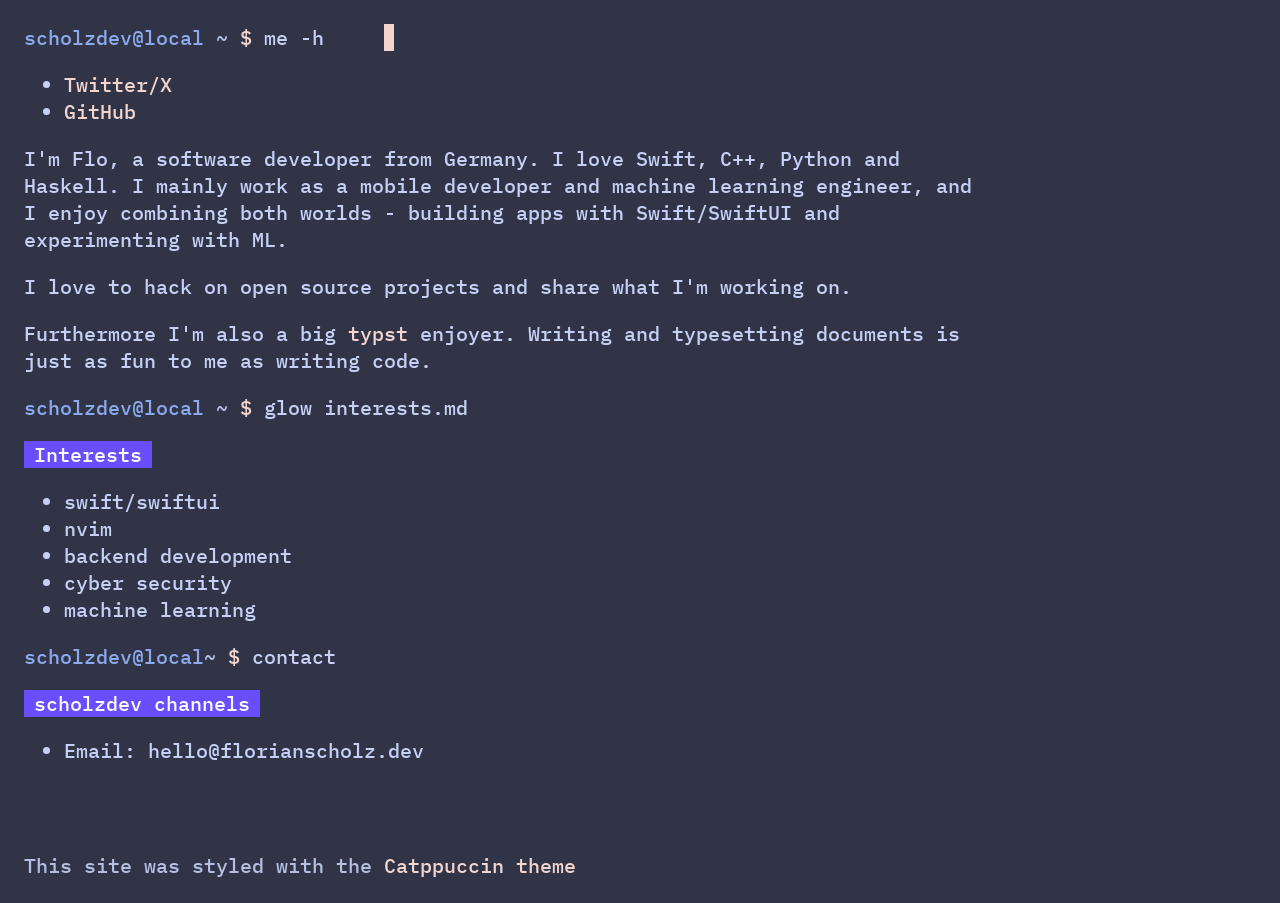
==== index.html @ d57f3f39 "initial commit" ====
<!DOCTYPE html>
<html lang="en">
<head>
    <meta charset="UTF-8">
    <title>scholzdev</title>
    <link rel="preconnect" href="https://fonts.googleapis.com">
    <link rel="preconnect" href="https://fonts.gstatic.com" crossorigin>
    <link href="https://fonts.googleapis.com/css2?family=JetBrains+Mono&family=Monofett&display=swap" rel="stylesheet">    
    <link rel="stylesheet" href="./main.css">
</head>
<style></style>
<body>
    <div class="typeme"><span class="text-secondary">scholzdev@local </span><span class="text-background">~ </span><span class="cursor">$ </span>me -h</div>
       <section class="output">
    <ul class="links">
    <li>
        <a class="x" href="https://x.com/scholzdev" alt="x" target="_blank">
            Twitter/X
        </a>
    </li>
    <li>
        <a class="github" href="https://github.com/scholzdev" alt="github" target="_blank">
            GitHub
        </a>
    </li>
    </ul>
    <p>

I'm Flo, a software developer from Germany. I love Swift, C++, Python and Haskell. I mainly work as a mobile developer and machine learning engineer, and I enjoy combining both worlds - building apps with Swift/SwiftUI and experimenting with ML.

<p>
I love to hack on open source projects and share what I'm working on.
</p>

<p>
Furthermore I'm also a big <a class="charm" href="https://typst.app" alt="typst website" target="_blank">typst</a> enjoyer. Writing and typesetting documents is just as fun to me as writing code.
</p>

<div><span class="text-secondary">scholzdev@local </span><span class="text-background">~ </span><span class="cursor">$ </span>glow interests.md</div>
<h3>Interests</h3>
    <ul>
        <li>swift/swiftui</li>
	<li>nvim</li>
        <li>backend development</li>
        <li>cyber security</li>
	<li>machine learning</li>
    </ul>

<div><span class="text-secondary">scholzdev@local</span><span class="text-background">~ </span><span class="cursor">$ </span>contact</div>
<h3>scholzdev channels</h3>
    <ul>
        <li>Email: hello@florianscholz.dev</li>
    </ul>
    </section>
<footer>
    This site was styled with the <a href="https://github.com/catppuccin" alt="catppuccin github" target="_blank">Catppuccin theme</a>
</footer>
</body>
</html>
---- main.css ----
/* Frappe Theme
 *
 * text: #c6d0f5
 * text-secondary: #8CAAEE
 * text-background: #B5BFE2
 * prompt: #EA999C
 * URLs: #f2d5cf
 * selection: #626880
 * active border: #babbf1
 * background: #303446
 * */
@import url('https://fonts.googleapis.com/css2?family=IBM+Plex+Mono:ital,wght@0,400;0,500;0,700;1,400&display=swap');

* {
  background: #303446;
  font-family: 'IBM Plex Mono', monospace;
  font-weight: 500;
  color: #c6d0f5;
}

body {
  min-height: 95vh;
  padding: 1rem;
  display: flex;
  flex-direction: column;
  font-size: 1rem;
}

h3 {
  display: inline-block;
  font-size: inherit;
  padding: 0 0.5em;
  margin-bottom: 0;
  background-color: #684eff;
  color: #fafafa;
}

a {
  color: #f2d5cf;
  text-decoration: none;
}

footer {
  color: #B5BFE2;
  margin-top: auto;
}

.text-background {
  color:#B5BFE2;
}

.text-secondary {
  color:#8CAAEE;
}

.twitch:hover {
  color: #772ce8;
}

.youtube:hover {
  color: #ff0000;
}

.twitter:hover {
  color: #1a8cd8;
}

.bluesky:hover {
  color: #208bfe;
}

.instagram:hover {
  color: #f5006f;
}

.github:hover {
  color: #a6d189;
}

.charm:hover {
  color: #ff6dff;
}

.cursor {
  color: #f2d5cf;
}

.output {
  width: 100%;
  max-width: 80ch;
  animation: fade 5s;
}

.typeme {
  width: 30ch;
  animation: typing 2s steps(25), blink .5s step-end infinite alternate;
  white-space: nowrap;
  overflow: hidden;
  border-right: 10px solid #f2d5cf;
}

/* animation */

@keyframes fade {
  0% { opacity: 0}
  50% { opacity: 0; }
  100% { opacity: 1; }
}

@keyframes typing {
  0% { width: 0; }
  100% { width: 30ch; }
}
    
@keyframes blink {
  50% { border-color: transparent;}
}

/* dynamic resizing */
@media (min-width:600px) {
  body {
    font-size: 1.25rem;
  }
}
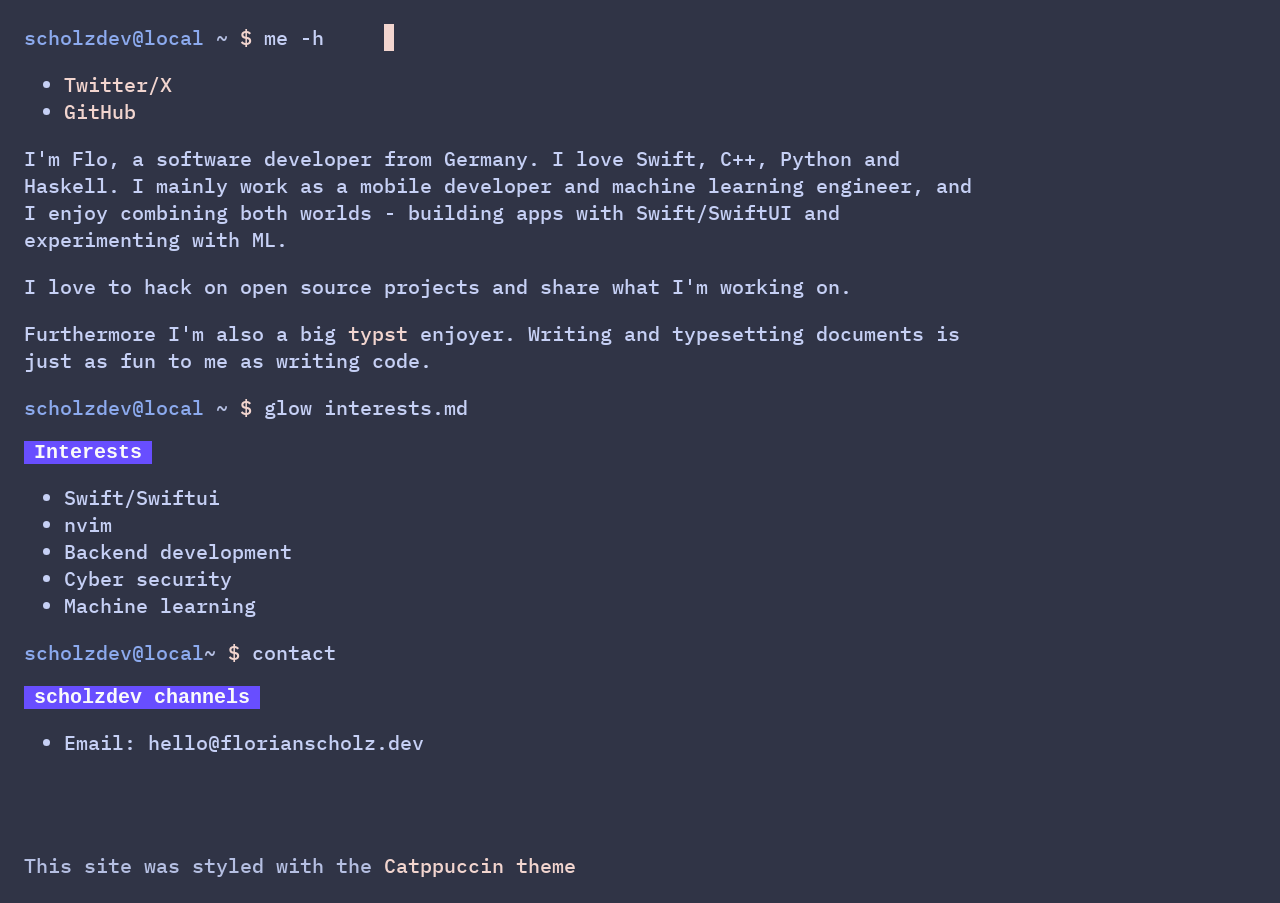
==== commit 28fb9a42: "Fixes" ====
--- a/index.html
+++ b/index.html
@@ -2,7 +2,7 @@
 <html lang="en">
 <head>
     <meta charset="UTF-8">
-    <title>scholzdev</title>
+    <title>Florian Scholz</title>
     <link rel="preconnect" href="https://fonts.googleapis.com">
     <link rel="preconnect" href="https://fonts.gstatic.com" crossorigin>
     <link href="https://fonts.googleapis.com/css2?family=JetBrains+Mono&family=Monofett&display=swap" rel="stylesheet">    
@@ -33,17 +33,17 @@
 </p>
 
 <p>
-Furthermore I'm also a big <a class="charm" href="https://typst.app" alt="typst website" target="_blank">typst</a> enjoyer. Writing and typesetting documents is just as fun to me as writing code.
+Furthermore I'm also a big <a class="typst" href="https://typst.app" alt="typst website" target="_blank">typst</a> enjoyer. Writing and typesetting documents is just as fun to me as writing code.
 </p>
 
 <div><span class="text-secondary">scholzdev@local </span><span class="text-background">~ </span><span class="cursor">$ </span>glow interests.md</div>
 <h3>Interests</h3>
     <ul>
-        <li>swift/swiftui</li>
+        <li>Swift/Swiftui</li>
 	<li>nvim</li>
-        <li>backend development</li>
-        <li>cyber security</li>
-	<li>machine learning</li>
+        <li>Backend development</li>
+        <li>Cyber security</li>
+	<li>Machine learning</li>
     </ul>
 
 <div><span class="text-secondary">scholzdev@local</span><span class="text-background">~ </span><span class="cursor">$ </span>contact</div>
--- a/main.css
+++ b/main.css
@@ -11,14 +11,11 @@
  * */
 @import url('https://fonts.googleapis.com/css2?family=IBM+Plex+Mono:ital,wght@0,400;0,500;0,700;1,400&display=swap');
 
-* {
+body {
   background: #303446;
   font-family: 'IBM Plex Mono', monospace;
   font-weight: 500;
   color: #c6d0f5;
-}
-
-body {
   min-height: 95vh;
   padding: 1rem;
   display: flex;
@@ -40,6 +37,10 @@
   text-decoration: none;
 }
 
+a:hover {
+  text-decoration: underline;
+}
+
 footer {
   color: #B5BFE2;
   margin-top: auto;
@@ -53,31 +54,15 @@
   color:#8CAAEE;
 }
 
-.twitch:hover {
-  color: #772ce8;
-}
-
-.youtube:hover {
-  color: #ff0000;
-}
-
-.twitter:hover {
+.x:hover {
   color: #1a8cd8;
-}
-
-.bluesky:hover {
-  color: #208bfe;
-}
-
-.instagram:hover {
-  color: #f5006f;
 }
 
 .github:hover {
   color: #a6d189;
 }
 
-.charm:hover {
+.typst:hover {
   color: #ff6dff;
 }
 
@@ -98,6 +83,9 @@
   overflow: hidden;
   border-right: 10px solid #f2d5cf;
 }
+
+.text-secondary { color: #8CAAEE; }
+.text-background { color: #B5BFE2; }
 
 /* animation */
 
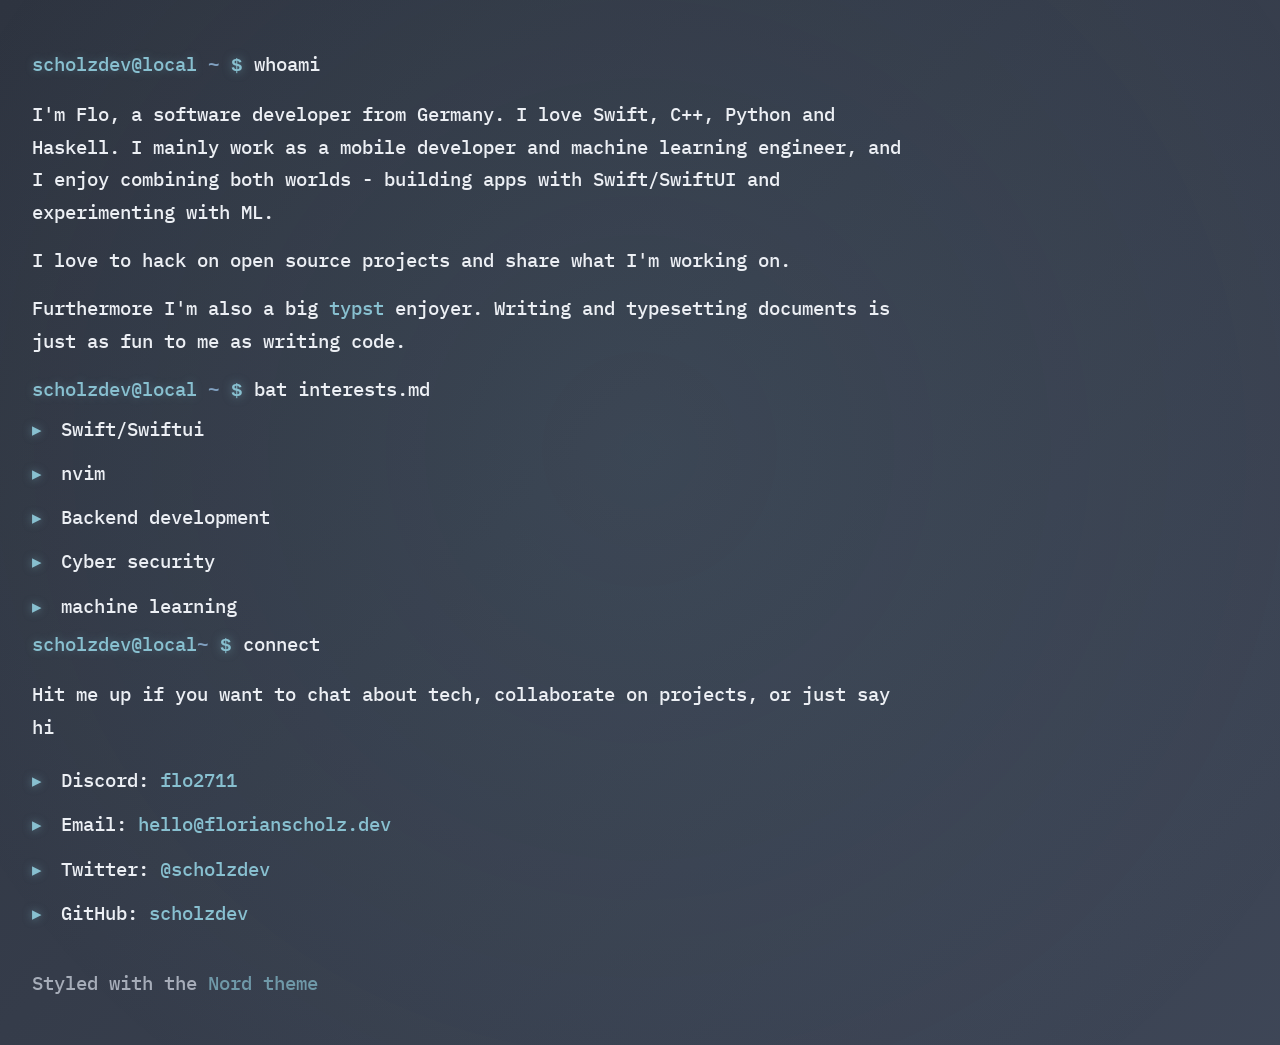
==== commit d2533d9c: "Updated style" ====
--- a/index.html
+++ b/index.html
@@ -10,22 +10,9 @@
 </head>
 <style></style>
 <body>
-    <div class="typeme"><span class="text-secondary">scholzdev@local </span><span class="text-background">~ </span><span class="cursor">$ </span>me -h</div>
-       <section class="output">
-    <ul class="links">
-    <li>
-        <a class="x" href="https://x.com/scholzdev" alt="x" target="_blank">
-            Twitter/X
-        </a>
-    </li>
-    <li>
-        <a class="github" href="https://github.com/scholzdev" alt="github" target="_blank">
-            GitHub
-        </a>
-    </li>
-    </ul>
+    <div><span class="text-secondary">scholzdev@local </span><span class="text-background">~ </span><span class="cursor">$ </span>whoami</div>
+    <section class="output">
     <p>
-
 I'm Flo, a software developer from Germany. I love Swift, C++, Python and Haskell. I mainly work as a mobile developer and machine learning engineer, and I enjoy combining both worlds - building apps with Swift/SwiftUI and experimenting with ML.
 
 <p>
@@ -36,24 +23,26 @@
 Furthermore I'm also a big <a class="typst" href="https://typst.app" alt="typst website" target="_blank">typst</a> enjoyer. Writing and typesetting documents is just as fun to me as writing code.
 </p>
 
-<div><span class="text-secondary">scholzdev@local </span><span class="text-background">~ </span><span class="cursor">$ </span>glow interests.md</div>
-<h3>Interests</h3>
+<div><span class="text-secondary">scholzdev@local </span><span class="text-background">~ </span><span class="cursor">$ </span>bat interests.md</div>
     <ul>
         <li>Swift/Swiftui</li>
 	<li>nvim</li>
         <li>Backend development</li>
         <li>Cyber security</li>
-	<li>Machine learning</li>
+	<li>machine learning</li>
     </ul>
 
-<div><span class="text-secondary">scholzdev@local</span><span class="text-background">~ </span><span class="cursor">$ </span>contact</div>
-<h3>scholzdev channels</h3>
+<div><span class="text-secondary">scholzdev@local</span><span class="text-background">~ </span><span class="cursor">$ </span>connect</div>
+<p>Hit me up if you want to chat about tech, collaborate on projects, or just say hi</p>
     <ul>
-        <li>Email: hello@florianscholz.dev</li>
+        <li>Discord: <a href="https://discord.com/users/flo2711" target="_blank">flo2711</a></li>
+        <li>Email: <a href="mailto:hello@florianscholz.dev">hello@florianscholz.dev</a></li>
+        <li>Twitter: <a href="https://x.com/scholzdev" target="_blank">@scholzdev</a></li>
+        <li>GitHub: <a href="https://github.com/scholzdev" target="_blank">scholzdev</a></li>
     </ul>
     </section>
 <footer>
-    This site was styled with the <a href="https://github.com/catppuccin" alt="catppuccin github" target="_blank">Catppuccin theme</a>
+    Styled with the <a href="https://www.nordtheme.com" alt="nord theme" target="_blank">Nord theme</a>
 </footer>
 </body>
 </html>
--- a/main.css
+++ b/main.css
@@ -1,113 +1,299 @@
-/* Frappe Theme
+/* Nord Theme
  *
- * text: #c6d0f5
- * text-secondary: #8CAAEE
- * text-background: #B5BFE2
- * prompt: #EA999C
- * URLs: #f2d5cf
- * selection: #626880
- * active border: #babbf1
- * background: #303446
+ * Polar Night (Backgrounds):
+ * - #2e3440, #3b4252, #434c5e, #4c566a
+ * Snow Storm (Text):
+ * - #d8dee9, #e5e9f0, #eceff4
+ * Frost (Accent colors):
+ * - #8fbcbb, #88c0d0, #81a1c1, #5e81ac
+ * Aurora (Highlight colors):
+ * - #bf616a, #d08770, #ebcb8b, #a3be8c, #b48ead
  * */
 @import url('https://fonts.googleapis.com/css2?family=IBM+Plex+Mono:ital,wght@0,400;0,500;0,700;1,400&display=swap');
 
+* {
+  margin: 0;
+  padding: 0;
+  box-sizing: border-box;
+}
+
 body {
-  background: #303446;
+  background: linear-gradient(-45deg, #2e3440, #3b4252, #434c5e, #2e3440);
+  background-size: 400% 400%;
+  animation: gradientShift 15s ease infinite;
   font-family: 'IBM Plex Mono', monospace;
   font-weight: 500;
-  color: #c6d0f5;
-  min-height: 95vh;
-  padding: 1rem;
+  color: #eceff4;
+  line-height: 1.7;
+  min-height: 100vh;
+  padding: 2rem 1.5rem;
   display: flex;
   flex-direction: column;
   font-size: 1rem;
+  position: relative;
+  overflow-x: hidden;
+}
+
+body::before {
+  content: '';
+  position: fixed;
+  top: -50%;
+  left: -50%;
+  width: 200%;
+  height: 200%;
+  background: radial-gradient(circle, rgba(136, 192, 208, 0.08) 0%, transparent 50%);
+  animation: rotate 30s linear infinite;
+  pointer-events: none;
+  z-index: 0;
+}
+
+body > * {
+  position: relative;
+  z-index: 1;
 }
 
 h3 {
   display: inline-block;
   font-size: inherit;
-  padding: 0 0.5em;
-  margin-bottom: 0;
-  background-color: #684eff;
-  color: #fafafa;
+  font-weight: 600;
+  padding: 0.3em 0.8em;
+  margin: 1.5em 0 0.8em 0;
+  background: linear-gradient(135deg, #5e81ac, #81a1c1);
+  color: #eceff4;
+  border-radius: 6px;
+  box-shadow: 0 4px 12px rgba(94, 129, 172, 0.3),
+              0 0 20px rgba(136, 192, 208, 0.1);
+  transition: all 0.3s ease;
+}
+
+h3:hover {
+  transform: translateY(-2px);
+  box-shadow: 0 6px 16px rgba(94, 129, 172, 0.4),
+              0 0 30px rgba(136, 192, 208, 0.2);
+}
+
+p {
+  margin: 0.8em 0;
+}
+
+ul {
+  list-style: none;
+  padding-left: 0;
+}
+
+ul li {
+  padding: 0.3em 0;
+  padding-left: 1.5em;
+  position: relative;
+}
+
+ul li::before {
+  content: "▸";
+  position: absolute;
+  left: 0;
+  color: #88c0d0;
+  text-shadow: 0 0 8px rgba(136, 192, 208, 0.5);
 }
 
 a {
-  color: #f2d5cf;
+  color: #88c0d0;
   text-decoration: none;
+  transition: all 0.3s ease;
+  position: relative;
 }
 
 a:hover {
-  text-decoration: underline;
+  color: #8fbcbb;
+  text-shadow: 0 0 12px rgba(143, 188, 187, 0.6);
+  transform: translateX(2px);
+  display: inline-block;
+}
+
+a::after {
+  content: '';
+  position: absolute;
+  width: 0;
+  height: 2px;
+  bottom: -2px;
+  left: 0;
+  background: linear-gradient(90deg, #88c0d0, #8fbcbb);
+  transition: width 0.3s ease;
+  box-shadow: 0 0 8px rgba(136, 192, 208, 0.5);
+}
+
+a:hover::after {
+  width: 100%;
 }
 
 footer {
-  color: #B5BFE2;
+  color: #d8dee9;
   margin-top: auto;
+  padding-top: 2rem;
+  opacity: 0.7;
+  transition: opacity 0.3s ease;
+}
+
+footer:hover {
+  opacity: 1;
 }
 
 .text-background {
-  color:#B5BFE2;
+  color: #81a1c1;
+  font-weight: 600;
 }
 
 .text-secondary {
-  color:#8CAAEE;
+  color: #88c0d0;
+  text-shadow: 0 0 10px rgba(136, 192, 208, 0.3);
 }
 
 .x:hover {
-  color: #1a8cd8;
+  color: #5e81ac;
+  text-shadow: 0 0 15px rgba(94, 129, 172, 0.6);
 }
 
 .github:hover {
-  color: #a6d189;
+  color: #a3be8c;
+  text-shadow: 0 0 15px rgba(163, 190, 140, 0.6);
 }
 
 .typst:hover {
-  color: #ff6dff;
+  color: #b48ead;
+  text-shadow: 0 0 15px rgba(180, 142, 173, 0.6);
 }
 
 .cursor {
-  color: #f2d5cf;
+  color: #88c0d0;
+  font-weight: 700;
+  text-shadow: 0 0 10px rgba(136, 192, 208, 0.5);
+}
+
+.prompt-line {
+  margin-bottom: 2rem;
+}
+
+.typeme {
+  display: inline-block;
+  animation: typing 2s steps(6), blink 0.5s step-end infinite alternate;
+  white-space: nowrap;
+  overflow: hidden;
+  border-right: 3px solid #88c0d0;
+  padding-right: 0.25em;
+  vertical-align: bottom;
+  margin-bottom: -2px;
 }
 
 .output {
   width: 100%;
   max-width: 80ch;
-  animation: fade 5s;
-}
-
-.typeme {
-  width: 30ch;
-  animation: typing 2s steps(25), blink .5s step-end infinite alternate;
-  white-space: nowrap;
-  overflow: hidden;
-  border-right: 10px solid #f2d5cf;
-}
-
-.text-secondary { color: #8CAAEE; }
-.text-background { color: #B5BFE2; }
-
-/* animation */
-
-@keyframes fade {
-  0% { opacity: 0}
-  50% { opacity: 0; }
-  100% { opacity: 1; }
+  animation: fadeIn 3s ease;
+}
+
+.links {
+  display: flex;
+  gap: 1.5rem;
+  margin: 1rem 0;
+  flex-wrap: wrap;
+}
+
+.links li {
+  padding-left: 0;
+}
+
+.links li::before {
+  content: none;
+}
+
+.links a {
+  padding: 0.4em 1em;
+  background: rgba(59, 66, 82, 0.5);
+  border-radius: 6px;
+  border: 1px solid rgba(136, 192, 208, 0.2);
+  transition: all 0.3s ease;
+  backdrop-filter: blur(5px);
+}
+
+.links a:hover {
+  background: rgba(76, 86, 106, 0.6);
+  border-color: rgba(136, 192, 208, 0.5);
+  transform: translateY(-3px);
+  box-shadow: 0 4px 12px rgba(136, 192, 208, 0.3);
+}
+
+/* Animations */
+
+@keyframes fadeIn {
+  0% {
+    opacity: 0;
+    transform: translateY(20px);
+  }
+  50% {
+    opacity: 0;
+  }
+  100% {
+    opacity: 1;
+    transform: translateY(0);
+  }
+}
+
+@keyframes gradientShift {
+  0% {
+    background-position: 0% 50%;
+  }
+  50% {
+    background-position: 100% 50%;
+  }
+  100% {
+    background-position: 0% 50%;
+  }
+}
+
+@keyframes rotate {
+  from {
+    transform: rotate(0deg);
+  }
+  to {
+    transform: rotate(360deg);
+  }
 }
 
 @keyframes typing {
-  0% { width: 0; }
-  100% { width: 30ch; }
+  from {
+    width: 0;
+  }
+  to {
+    width: 6ch;
+  }
 }
     
 @keyframes blink {
-  50% { border-color: transparent;}
-}
-
-/* dynamic resizing */
-@media (min-width:600px) {
+  50% {
+    border-color: transparent;
+  }
+}
+
+/* Responsive */
+@media (min-width: 600px) {
   body {
-    font-size: 1.25rem;
-  }
-}
-
+    font-size: 1.1rem;
+    padding: 3rem 2rem;
+  }
+}
+
+@media (min-width: 900px) {
+  body {
+    font-size: 1.2rem;
+  }
+}
+
+/* Accessibility */
+@media (prefers-reduced-motion: reduce) {
+  *,
+  *::before,
+  *::after {
+    animation-duration: 0.01ms !important;
+    animation-iteration-count: 1 !important;
+    transition-duration: 0.01ms !important;
+  }
+}
+
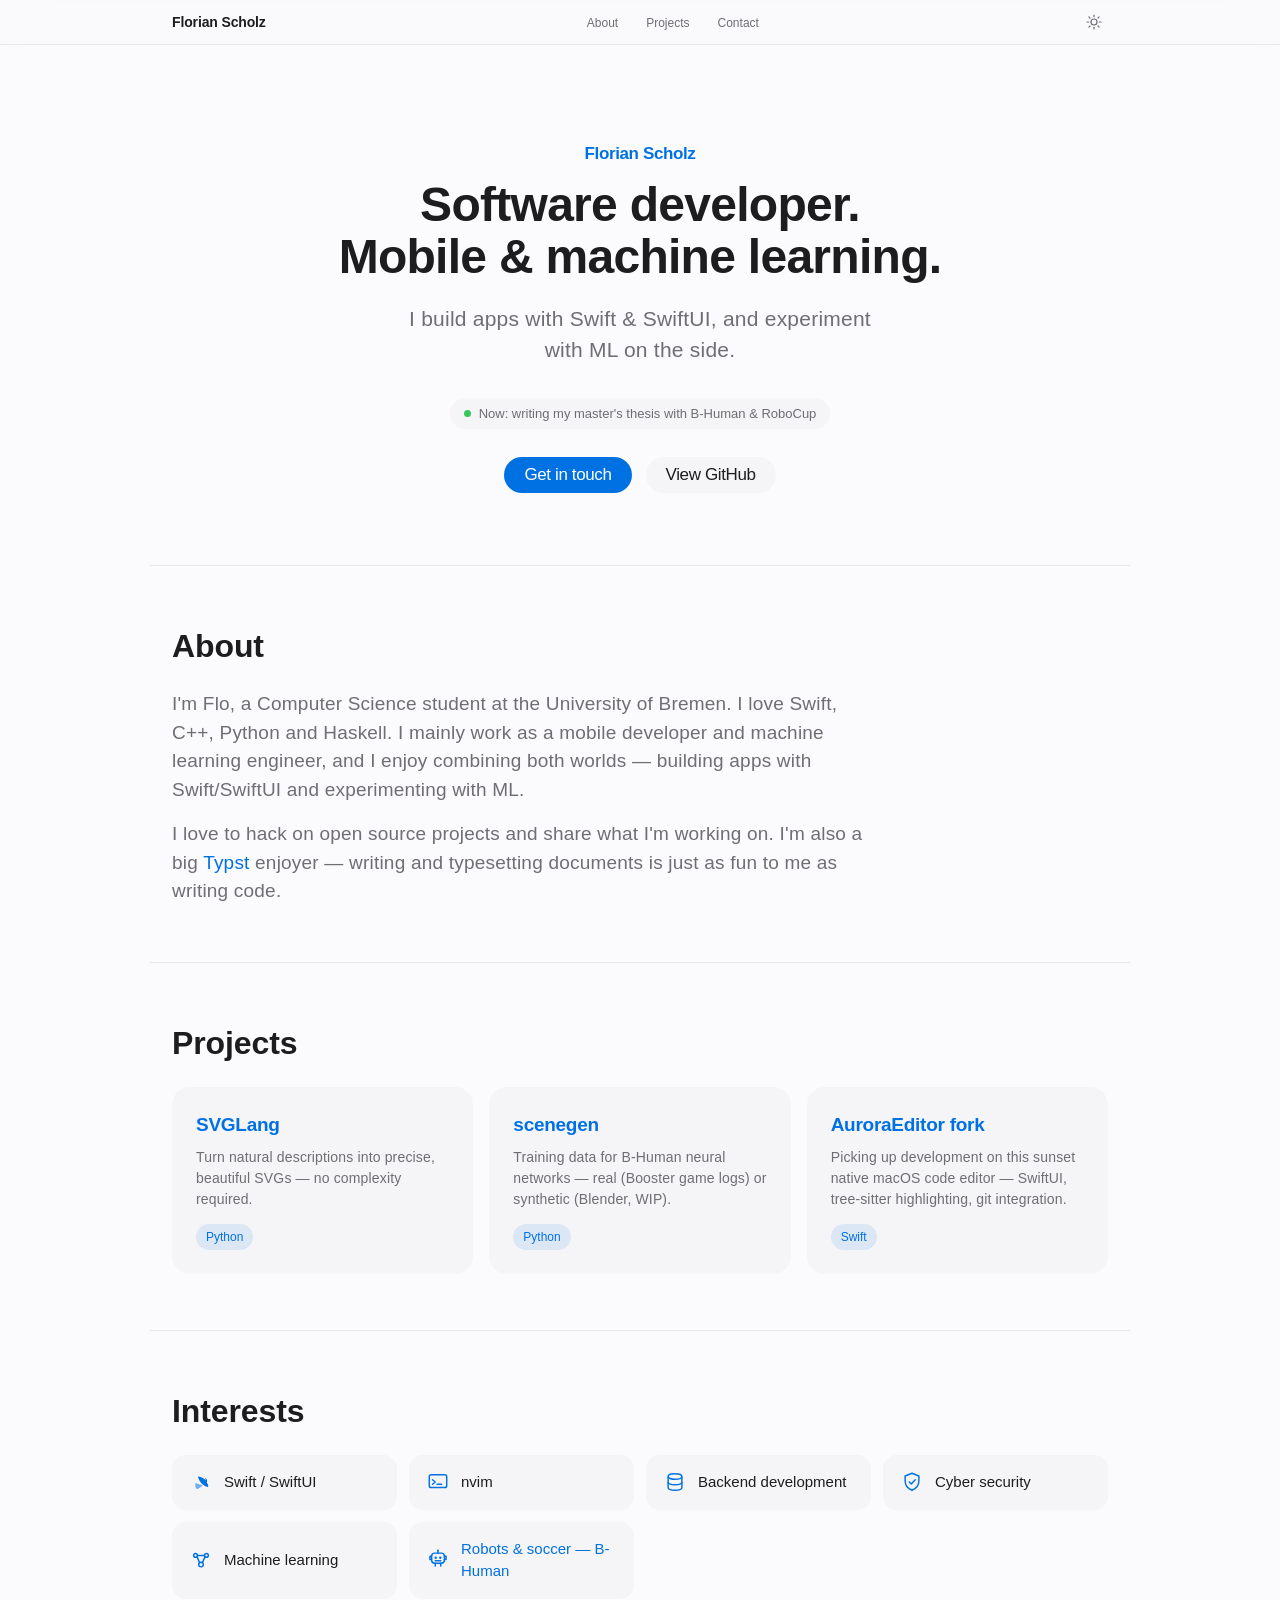
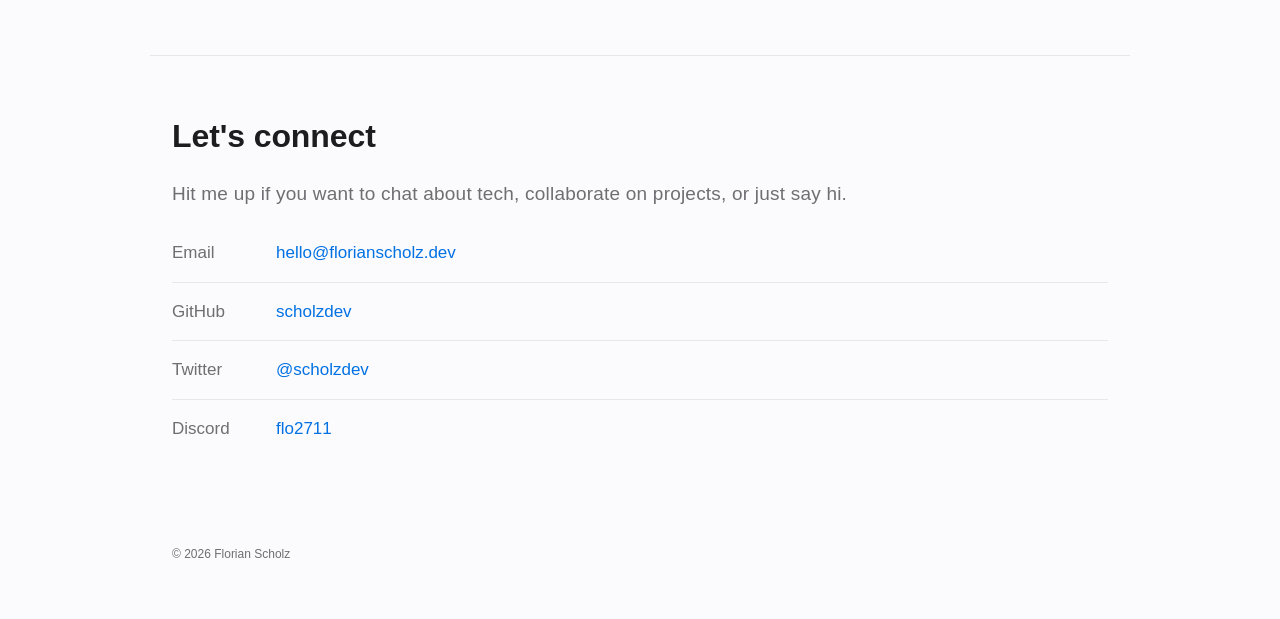
==== commit 1c416e09: "Redesign in Apple.com style with nav, projects, and skills Sticky blurred nav, dark/light toggle, sc" ====
--- a/index.html
+++ b/index.html
@@ -2,49 +2,188 @@
 <html lang="en">
 <head>
     <meta charset="UTF-8">
+    <meta name="viewport" content="width=device-width, initial-scale=1">
     <title>Florian Scholz</title>
-    <link rel="preconnect" href="https://fonts.googleapis.com">
-    <link rel="preconnect" href="https://fonts.gstatic.com" crossorigin>
-    <link href="https://fonts.googleapis.com/css2?family=JetBrains+Mono&family=Monofett&display=swap" rel="stylesheet">    
+    <meta name="description" content="Florian Scholz — software developer from Germany. Swift, C++, Python, Haskell, mobile & machine learning.">
+    <link rel="icon" href="data:image/svg+xml,%3Csvg xmlns='http://www.w3.org/2000/svg' viewBox='0 0 100 100'%3E%3Crect width='100' height='100' rx='22' fill='%230071e3'/%3E%3Ctext x='50' y='68' font-family='-apple-system,Helvetica,Arial,sans-serif' font-size='52' font-weight='600' fill='white' text-anchor='middle'%3EFS%3C/text%3E%3C/svg%3E">
+
+    <meta property="og:type" content="website">
+    <meta property="og:site_name" content="Florian Scholz">
+    <meta property="og:title" content="Florian Scholz — Software Developer">
+    <meta property="og:description" content="Software developer from Germany. Swift, C++, Python, Haskell, mobile development & machine learning.">
+    <meta property="og:url" content="https://florianscholz.dev">
+    <meta property="og:image" content="https://florianscholz.dev/og-image.png">
+    <meta property="og:image:width" content="1200">
+    <meta property="og:image:height" content="1200">
+    <meta name="twitter:card" content="summary">
+    <meta name="twitter:title" content="Florian Scholz — Software Developer">
+    <meta name="twitter:description" content="Software developer from Germany. Swift, C++, Python, Haskell, mobile development & machine learning.">
+    <meta name="twitter:image" content="https://florianscholz.dev/og-image.png">
+    <meta name="twitter:site" content="@scholzdev">
+
     <link rel="stylesheet" href="./main.css">
+    <script>
+        (function () {
+            const saved = localStorage.getItem('theme');
+            if (saved) document.documentElement.setAttribute('data-theme', saved);
+        })();
+    </script>
 </head>
-<style></style>
 <body>
-    <div><span class="text-secondary">scholzdev@local </span><span class="text-background">~ </span><span class="cursor">$ </span>whoami</div>
-    <section class="output">
-    <p>
-I'm Flo, a software developer from Germany. I love Swift, C++, Python and Haskell. I mainly work as a mobile developer and machine learning engineer, and I enjoy combining both worlds - building apps with Swift/SwiftUI and experimenting with ML.
 
-<p>
-I love to hack on open source projects and share what I'm working on.
-</p>
+    <div class="scroll-progress" id="scroll-progress"></div>
 
-<p>
-Furthermore I'm also a big <a class="typst" href="https://typst.app" alt="typst website" target="_blank">typst</a> enjoyer. Writing and typesetting documents is just as fun to me as writing code.
-</p>
+    <nav class="navbar">
+        <div class="navbar-inner">
+            <a class="navbar-brand" href="#top">Florian Scholz</a>
+            <ul class="navbar-links">
+                <li><a href="#about">About</a></li>
+                <li><a href="#projects">Projects</a></li>
+                <li><a href="#connect">Contact</a></li>
+            </ul>
+            <button class="theme-toggle" id="theme-toggle" aria-label="Toggle dark mode" title="Toggle dark mode">
+                <svg class="icon-sun" viewBox="0 0 24 24" width="16" height="16"><circle cx="12" cy="12" r="4.5" fill="none" stroke="currentColor" stroke-width="1.8"/><g stroke="currentColor" stroke-width="1.8" stroke-linecap="round"><line x1="12" y1="1.5" x2="12" y2="4"/><line x1="12" y1="20" x2="12" y2="22.5"/><line x1="1.5" y1="12" x2="4" y2="12"/><line x1="20" y1="12" x2="22.5" y2="12"/><line x1="4.4" y1="4.4" x2="6.1" y2="6.1"/><line x1="17.9" y1="17.9" x2="19.6" y2="19.6"/><line x1="4.4" y1="19.6" x2="6.1" y2="17.9"/><line x1="17.9" y1="6.1" x2="19.6" y2="4.4"/></g></svg>
+                <svg class="icon-moon" viewBox="0 0 24 24" width="16" height="16"><path fill="currentColor" d="M20.4 14.7A8.6 8.6 0 0 1 9.3 3.6a.5.5 0 0 0-.6-.7A10 10 0 1 0 21.1 15.3a.5.5 0 0 0-.7-.6z"/></svg>
+            </button>
+        </div>
+    </nav>
 
-<div><span class="text-secondary">scholzdev@local </span><span class="text-background">~ </span><span class="cursor">$ </span>bat interests.md</div>
-    <ul>
-        <li>Swift/Swiftui</li>
-	<li>nvim</li>
-        <li>Backend development</li>
-        <li>Cyber security</li>
-	<li>machine learning</li>
-    </ul>
+    <header class="hero" id="top">
+        <p class="eyebrow">Florian Scholz</p>
+        <h1>Software developer.<br>Mobile &amp; machine learning.</h1>
+        <p class="hero-sub">I build apps with Swift &amp; SwiftUI, and experiment with ML on the side.</p>
+        <p class="now-badge"><span class="now-dot"></span>Now: writing my master's thesis with B-Human &amp; RoboCup</p>
+        <div class="hero-actions">
+            <a class="button" href="#connect">Get in touch</a>
+            <a class="button button-secondary" href="https://github.com/scholzdev" target="_blank" rel="noopener">View GitHub</a>
+        </div>
+    </header>
 
-<div><span class="text-secondary">scholzdev@local</span><span class="text-background">~ </span><span class="cursor">$ </span>connect</div>
-<p>Hit me up if you want to chat about tech, collaborate on projects, or just say hi</p>
-    <ul>
-        <li>Discord: <a href="https://discord.com/users/flo2711" target="_blank">flo2711</a></li>
-        <li>Email: <a href="mailto:hello@florianscholz.dev">hello@florianscholz.dev</a></li>
-        <li>Twitter: <a href="https://x.com/scholzdev" target="_blank">@scholzdev</a></li>
-        <li>GitHub: <a href="https://github.com/scholzdev" target="_blank">scholzdev</a></li>
-    </ul>
-    </section>
-<footer>
-    Styled with the <a href="https://www.nordtheme.com" alt="nord theme" target="_blank">Nord theme</a>
-</footer>
+    <main>
+        <section class="section fade-in" id="about">
+            <h2>About</h2>
+            <p>I'm Flo, a Computer Science student at the University of Bremen. I love Swift, C++, Python and Haskell. I mainly work as a mobile developer and machine learning engineer, and I enjoy combining both worlds &mdash; building apps with Swift/SwiftUI and experimenting with ML.</p>
+            <p>I love to hack on open source projects and share what I'm working on. I'm also a big <a href="https://typst.app" target="_blank" rel="noopener">Typst</a> enjoyer &mdash; writing and typesetting documents is just as fun to me as writing code.</p>
+        </section>
+
+        <section class="section fade-in" id="projects">
+            <h2>Projects</h2>
+            <div class="project-grid">
+                <a class="project-card" href="https://github.com/SVGLang/svglang" target="_blank" rel="noopener">
+                    <h3>SVGLang</h3>
+                    <p>Turn natural descriptions into precise, beautiful SVGs &mdash; no complexity required.</p>
+                    <span class="project-tag">Python</span>
+                </a>
+                <a class="project-card" href="https://github.com/scholzdev/scenegen" target="_blank" rel="noopener">
+                    <h3>scenegen</h3>
+                    <p>Training data for B-Human neural networks &mdash; real (Booster game logs) or synthetic (Blender, WIP).</p>
+                    <span class="project-tag">Python</span>
+                </a>
+                <a class="project-card" href="https://github.com/AuroraEditor/AuroraEditor" target="_blank" rel="noopener">
+                    <h3>AuroraEditor fork</h3>
+                    <p>Picking up development on this sunset native macOS code editor &mdash; SwiftUI, tree-sitter highlighting, git integration.</p>
+                    <span class="project-tag">Swift</span>
+                </a>
+            </div>
+        </section>
+
+        <section class="section fade-in">
+            <h2>Interests</h2>
+            <div class="skill-grid">
+                <div class="skill-card">
+                    <svg viewBox="0 0 24 24" width="22" height="22"><path fill="currentColor" d="M17.3 7.5c1.3 1.6 1.7 3.7 1.1 5.4 1.1 1.4 1.7 3 1.4 4.5-1.9-.1-4.3-1.3-6.2-3-2.6-2.5-4.4-5.7-4.9-8.5 2.6.3 5.9 1.5 8.6 3.9l-.6-2.3z"/><path fill="currentColor" d="M6.3 12.8c-1.1 2.4-.6 5.3 1.3 7.1 2.4-.7 4.7-2.3 6.2-4.5-2.9-.2-5.8-1.2-7.5-2.6z" opacity=".55"/></svg>
+                    <span>Swift / SwiftUI</span>
+                </div>
+                <div class="skill-card">
+                    <svg viewBox="0 0 24 24" width="22" height="22"><rect x="2.5" y="4" width="19" height="14" rx="2" fill="none" stroke="currentColor" stroke-width="1.6"/><path d="M6 9.5 9 12l-3 2.5" fill="none" stroke="currentColor" stroke-width="1.6" stroke-linecap="round" stroke-linejoin="round"/><line x1="11" y1="14.5" x2="16" y2="14.5" stroke="currentColor" stroke-width="1.6" stroke-linecap="round"/></svg>
+                    <span>nvim</span>
+                </div>
+                <div class="skill-card">
+                    <svg viewBox="0 0 24 24" width="22" height="22"><ellipse cx="12" cy="6" rx="7.5" ry="3" fill="none" stroke="currentColor" stroke-width="1.6"/><path d="M4.5 6v6c0 1.66 3.36 3 7.5 3s7.5-1.34 7.5-3V6" fill="none" stroke="currentColor" stroke-width="1.6"/><path d="M4.5 12v6c0 1.66 3.36 3 7.5 3s7.5-1.34 7.5-3v-6" fill="none" stroke="currentColor" stroke-width="1.6"/></svg>
+                    <span>Backend development</span>
+                </div>
+                <div class="skill-card">
+                    <svg viewBox="0 0 24 24" width="22" height="22"><path d="M12 2.5 4.5 5.5v5c0 5 3.2 8.6 7.5 10.5 4.3-1.9 7.5-5.5 7.5-10.5v-5L12 2.5z" fill="none" stroke="currentColor" stroke-width="1.6" stroke-linejoin="round"/><path d="M9 12l2.2 2.2L15.5 9.5" fill="none" stroke="currentColor" stroke-width="1.6" stroke-linecap="round" stroke-linejoin="round"/></svg>
+                    <span>Cyber security</span>
+                </div>
+                <div class="skill-card">
+                    <svg viewBox="0 0 24 24" width="22" height="22"><circle cx="6" cy="7" r="2" fill="none" stroke="currentColor" stroke-width="1.6"/><circle cx="18" cy="7" r="2" fill="none" stroke="currentColor" stroke-width="1.6"/><circle cx="12" cy="17" r="2.5" fill="none" stroke="currentColor" stroke-width="1.6"/><path d="M7.6 8.3 10.5 15M16.4 8.3 13.5 15M8 7h8" fill="none" stroke="currentColor" stroke-width="1.6"/></svg>
+                    <span>Machine learning</span>
+                </div>
+                <a class="skill-card skill-card-link" href="https://github.com/scholzdev/BHumanCodeRelease" target="_blank" rel="noopener" title="B-Human — 13x RoboCup world champions">
+                    <svg viewBox="0 0 24 24" width="22" height="22"><line x1="12" y1="2.2" x2="12" y2="4.5" stroke="currentColor" stroke-width="1.6" stroke-linecap="round"/><circle cx="12" cy="1.6" r="1" fill="currentColor"/><rect x="5" y="4.5" width="14" height="11" rx="3.5" fill="none" stroke="currentColor" stroke-width="1.6"/><circle cx="9.5" cy="9.5" r="1.3" fill="currentColor"/><circle cx="14.5" cy="9.5" r="1.3" fill="currentColor"/><path d="M9 12.8h6" stroke="currentColor" stroke-width="1.6" stroke-linecap="round"/><path d="M5 8H3.2v3.5H5M19 8h1.8v3.5H19" fill="none" stroke="currentColor" stroke-width="1.6" stroke-linecap="round" stroke-linejoin="round"/><path d="M9 15.5v3M15 15.5v3" stroke="currentColor" stroke-width="1.6" stroke-linecap="round"/></svg>
+                    <span>Robots &amp; soccer &mdash; B-Human</span>
+                </a>
+            </div>
+        </section>
+
+        <section class="section fade-in" id="connect">
+            <h2>Let's connect</h2>
+            <p>Hit me up if you want to chat about tech, collaborate on projects, or just say hi.</p>
+            <ul class="contact-list">
+                <li>
+                    <span class="contact-label">Email</span>
+                    <a href="mailto:hello@florianscholz.dev">hello@florianscholz.dev</a>
+                </li>
+                <li>
+                    <span class="contact-label">GitHub</span>
+                    <a href="https://github.com/scholzdev" target="_blank" rel="noopener">scholzdev</a>
+                </li>
+                <li>
+                    <span class="contact-label">Twitter</span>
+                    <a href="https://x.com/scholzdev" target="_blank" rel="noopener">@scholzdev</a>
+                </li>
+                <li>
+                    <span class="contact-label">Discord</span>
+                    <a href="https://discord.com/users/flo2711" target="_blank" rel="noopener">flo2711</a>
+                </li>
+            </ul>
+        </section>
+    </main>
+
+    <footer>
+        &copy; 2026 Florian Scholz
+    </footer>
+
+    <script>
+        const themeToggle = document.getElementById('theme-toggle');
+        const applyTheme = (theme) => {
+            document.documentElement.setAttribute('data-theme', theme);
+        };
+        const savedTheme = localStorage.getItem('theme');
+        if (savedTheme) applyTheme(savedTheme);
+        themeToggle.addEventListener('click', () => {
+            const current = document.documentElement.getAttribute('data-theme')
+                || (window.matchMedia('(prefers-color-scheme: dark)').matches ? 'dark' : 'light');
+            const next = current === 'dark' ? 'light' : 'dark';
+            applyTheme(next);
+            localStorage.setItem('theme', next);
+        });
+
+        const progressBar = document.getElementById('scroll-progress');
+        const updateProgress = () => {
+            const scrollTop = window.scrollY;
+            const docHeight = document.documentElement.scrollHeight - window.innerHeight;
+            const pct = docHeight > 0 ? (scrollTop / docHeight) * 100 : 0;
+            progressBar.style.width = pct + '%';
+        };
+        window.addEventListener('scroll', updateProgress, { passive: true });
+        window.addEventListener('resize', updateProgress);
+        updateProgress();
+
+        if (!window.matchMedia('(prefers-reduced-motion: reduce)').matches) {
+            const observer = new IntersectionObserver((entries) => {
+                entries.forEach((entry) => {
+                    if (entry.isIntersecting) {
+                        entry.target.classList.add('visible');
+                        observer.unobserve(entry.target);
+                    }
+                });
+            }, { threshold: 0.15 });
+            document.querySelectorAll('.fade-in').forEach((el) => observer.observe(el));
+        } else {
+            document.querySelectorAll('.fade-in').forEach((el) => el.classList.add('visible'));
+        }
+    </script>
 </body>
 </html>
-
-
--- a/main.css
+++ b/main.css
@@ -1,299 +1,513 @@
-/* Nord Theme
- *
- * Polar Night (Backgrounds):
- * - #2e3440, #3b4252, #434c5e, #4c566a
- * Snow Storm (Text):
- * - #d8dee9, #e5e9f0, #eceff4
- * Frost (Accent colors):
- * - #8fbcbb, #88c0d0, #81a1c1, #5e81ac
- * Aurora (Highlight colors):
- * - #bf616a, #d08770, #ebcb8b, #a3be8c, #b48ead
- * */
-@import url('https://fonts.googleapis.com/css2?family=IBM+Plex+Mono:ital,wght@0,400;0,500;0,700;1,400&display=swap');
-
 * {
   margin: 0;
   padding: 0;
   box-sizing: border-box;
 }
 
+:root {
+  --bg: #fbfbfd;
+  --bg-alt: #f5f5f7;
+  --text: #1d1d1f;
+  --text-secondary: #6e6e73;
+  --accent: #0071e3;
+  --accent-hover: #0077ed;
+  --accent-active: #006edb;
+  --divider: rgba(0, 0, 0, 0.08);
+  --font: "SF Pro Text", "SF Pro Icons", -apple-system, BlinkMacSystemFont,
+    "Helvetica Neue", "Helvetica", "Arial", sans-serif;
+}
+
 body {
-  background: linear-gradient(-45deg, #2e3440, #3b4252, #434c5e, #2e3440);
-  background-size: 400% 400%;
-  animation: gradientShift 15s ease infinite;
-  font-family: 'IBM Plex Mono', monospace;
+  background: var(--bg);
+  color: var(--text);
+  font-family: var(--font);
+  font-weight: 400;
+  line-height: 1.5;
+  -webkit-font-smoothing: antialiased;
+}
+
+.scroll-progress {
+  position: fixed;
+  top: 0;
+  left: 0;
+  height: 2px;
+  width: 0%;
+  background: var(--accent);
+  z-index: 200;
+  transition: width 0.1s linear;
+}
+
+.navbar {
+  position: sticky;
+  top: 0;
+  z-index: 100;
+  background: rgba(251, 251, 253, 0.8);
+  backdrop-filter: saturate(180%) blur(20px);
+  -webkit-backdrop-filter: saturate(180%) blur(20px);
+  border-bottom: 1px solid var(--divider);
+}
+
+.navbar-inner {
+  max-width: 980px;
+  margin: 0 auto;
+  padding: 0 22px;
+  height: 44px;
+  display: flex;
+  align-items: center;
+  justify-content: space-between;
+}
+
+.navbar-brand {
+  font-size: 14px;
+  font-weight: 600;
+  color: var(--text);
+  text-decoration: none;
+  letter-spacing: -0.01em;
+}
+
+.navbar-links {
+  list-style: none;
+  display: flex;
+  gap: 28px;
+}
+
+.navbar-links a {
+  font-size: 12px;
+  font-weight: 400;
+  color: var(--text-secondary);
+  text-decoration: none;
+  transition: color 0.2s ease;
+}
+
+.navbar-links a:hover {
+  color: var(--text);
+}
+
+.theme-toggle {
+  display: flex;
+  align-items: center;
+  justify-content: center;
+  width: 28px;
+  height: 28px;
+  border: none;
+  border-radius: 50%;
+  background: transparent;
+  color: var(--text-secondary);
+  cursor: pointer;
+  transition: background 0.2s ease, color 0.2s ease;
+}
+
+.theme-toggle:hover {
+  background: var(--bg-alt);
+  color: var(--text);
+}
+
+.theme-toggle .icon-moon {
+  display: none;
+}
+
+:root[data-theme="dark"] .theme-toggle .icon-sun {
+  display: none;
+}
+
+:root[data-theme="dark"] .theme-toggle .icon-moon {
+  display: block;
+}
+
+@media (prefers-color-scheme: dark) {
+  :root:not([data-theme="light"]) .theme-toggle .icon-sun {
+    display: none;
+  }
+
+  :root:not([data-theme="light"]) .theme-toggle .icon-moon {
+    display: block;
+  }
+}
+
+.hero,
+.section {
+  max-width: 980px;
+  margin: 0 auto;
+  padding: 0 22px;
+}
+
+.hero {
+  padding-top: 96px;
+  padding-bottom: 72px;
+  text-align: center;
+}
+
+.eyebrow {
+  font-size: 17px;
+  font-weight: 600;
+  letter-spacing: -0.022em;
+  color: var(--accent);
+  margin-bottom: 12px;
+}
+
+.hero h1 {
+  font-size: 48px;
+  font-weight: 600;
+  letter-spacing: -0.015em;
+  line-height: 1.08349;
+  margin-bottom: 20px;
+}
+
+.hero-sub {
+  font-size: 21px;
+  font-weight: 400;
+  letter-spacing: 0.011em;
+  color: var(--text-secondary);
+  max-width: 42ch;
+  margin: 0 auto 32px;
+}
+
+.now-badge {
+  display: inline-flex;
+  align-items: center;
+  gap: 8px;
+  font-size: 13px;
   font-weight: 500;
-  color: #eceff4;
-  line-height: 1.7;
-  min-height: 100vh;
-  padding: 2rem 1.5rem;
+  color: var(--text-secondary);
+  background: var(--bg-alt);
+  padding: 6px 14px;
+  border-radius: 980px;
+  margin-bottom: 28px;
+}
+
+.now-dot {
+  width: 7px;
+  height: 7px;
+  border-radius: 50%;
+  background: #34c759;
+  flex-shrink: 0;
+}
+
+.hero-actions {
+  display: flex;
+  gap: 14px;
+  justify-content: center;
+  flex-wrap: wrap;
+}
+
+.button {
+  cursor: pointer;
+  display: inline-block;
+  text-align: center;
+  white-space: nowrap;
+  font-size: 17px;
+  line-height: 1.17648;
+  font-weight: 400;
+  letter-spacing: -0.022em;
+  font-family: var(--font);
+  min-width: 28px;
+  padding: 8px 20px;
+  border-radius: 18px;
+  background: var(--accent);
+  color: #fff;
+  text-decoration: none;
+  transition: background 0.2s ease;
+}
+
+.button:hover {
+  background: var(--accent-hover);
+}
+
+.button:active {
+  background: var(--accent-active);
+}
+
+.button-secondary {
+  background: var(--bg-alt);
+  color: var(--text);
+}
+
+.button-secondary:hover {
+  background: #e8e8ed;
+}
+
+.button-secondary:active {
+  background: #dedee3;
+}
+
+.section {
+  padding: 56px 22px;
+  border-top: 1px solid var(--divider);
+}
+
+.section h2 {
+  font-size: 32px;
+  font-weight: 600;
+  letter-spacing: -0.003em;
+  margin-bottom: 20px;
+}
+
+.section p {
+  font-size: 19px;
+  font-weight: 400;
+  letter-spacing: 0.011em;
+  color: var(--text-secondary);
+  max-width: 66ch;
+  margin-bottom: 16px;
+}
+
+.section p:last-child {
+  margin-bottom: 0;
+}
+
+.section a {
+  color: var(--accent);
+  text-decoration: none;
+}
+
+.section a:hover {
+  text-decoration: underline;
+}
+
+.project-grid {
+  display: grid;
+  grid-template-columns: repeat(auto-fit, minmax(240px, 1fr));
+  gap: 16px;
+}
+
+.project-card {
+  display: block;
+  padding: 24px;
+  background: var(--bg-alt);
+  border-radius: 18px;
+  text-decoration: none;
+  color: var(--text);
+  opacity: 0;
+  transform: translateY(14px);
+  transition: transform 0.2s ease, box-shadow 0.2s ease, opacity 0.5s ease;
+}
+
+.section.visible .project-card {
+  opacity: 1;
+  transform: translateY(0);
+}
+
+.project-card:nth-child(1) { transition-delay: 0s, 0s, 0s; }
+.project-card:nth-child(2) { transition-delay: 0s, 0s, 0.08s; }
+.project-card:nth-child(3) { transition-delay: 0s, 0s, 0.16s; }
+
+.project-card:hover {
+  transform: translateY(-4px);
+  box-shadow: 0 12px 24px rgba(0, 0, 0, 0.08);
+}
+
+.project-card h3 {
+  font-size: 19px;
+  font-weight: 600;
+  letter-spacing: -0.014em;
+  margin-bottom: 8px;
+}
+
+.project-card p {
+  font-size: 14px;
+  color: var(--text-secondary);
+  margin-bottom: 14px;
+  max-width: none;
+}
+
+.project-tag {
+  display: inline-block;
+  font-size: 12px;
+  font-weight: 500;
+  color: var(--accent);
+  background: rgba(0, 113, 227, 0.1);
+  padding: 4px 10px;
+  border-radius: 980px;
+}
+
+.skill-grid {
+  display: grid;
+  grid-template-columns: repeat(auto-fit, minmax(180px, 1fr));
+  gap: 12px;
+}
+
+.skill-card {
+  display: flex;
+  align-items: center;
+  gap: 12px;
+  padding: 16px 18px;
+  background: var(--bg-alt);
+  border-radius: 14px;
+  font-size: 15px;
+  font-weight: 500;
+  color: var(--text);
+  text-decoration: none;
+  opacity: 0;
+  transform: translateY(14px);
+  transition: transform 0.2s ease, box-shadow 0.2s ease,
+    opacity 0.5s ease, background 0.2s ease;
+}
+
+.section.visible .skill-card {
+  opacity: 1;
+  transform: translateY(0);
+}
+
+.skill-card:nth-child(1) { transition-delay: 0s, 0s, 0s, 0s; }
+.skill-card:nth-child(2) { transition-delay: 0s, 0s, 0.06s, 0s; }
+.skill-card:nth-child(3) { transition-delay: 0s, 0s, 0.12s, 0s; }
+.skill-card:nth-child(4) { transition-delay: 0s, 0s, 0.18s, 0s; }
+.skill-card:nth-child(5) { transition-delay: 0s, 0s, 0.24s, 0s; }
+.skill-card:nth-child(6) { transition-delay: 0s, 0s, 0.3s, 0s; }
+
+.skill-card:hover {
+  transform: translateY(-3px);
+  box-shadow: 0 8px 18px rgba(0, 0, 0, 0.08);
+}
+
+.skill-card svg {
+  flex-shrink: 0;
+  color: var(--accent);
+  transition: transform 0.2s ease;
+}
+
+.skill-card:hover svg {
+  transform: scale(1.12);
+}
+
+.contact-list {
+  list-style: none;
   display: flex;
   flex-direction: column;
-  font-size: 1rem;
-  position: relative;
-  overflow-x: hidden;
-}
-
-body::before {
-  content: '';
-  position: fixed;
-  top: -50%;
-  left: -50%;
-  width: 200%;
-  height: 200%;
-  background: radial-gradient(circle, rgba(136, 192, 208, 0.08) 0%, transparent 50%);
-  animation: rotate 30s linear infinite;
-  pointer-events: none;
-  z-index: 0;
-}
-
-body > * {
-  position: relative;
-  z-index: 1;
-}
-
-h3 {
-  display: inline-block;
-  font-size: inherit;
-  font-weight: 600;
-  padding: 0.3em 0.8em;
-  margin: 1.5em 0 0.8em 0;
-  background: linear-gradient(135deg, #5e81ac, #81a1c1);
-  color: #eceff4;
-  border-radius: 6px;
-  box-shadow: 0 4px 12px rgba(94, 129, 172, 0.3),
-              0 0 20px rgba(136, 192, 208, 0.1);
-  transition: all 0.3s ease;
-}
-
-h3:hover {
-  transform: translateY(-2px);
-  box-shadow: 0 6px 16px rgba(94, 129, 172, 0.4),
-              0 0 30px rgba(136, 192, 208, 0.2);
-}
-
-p {
-  margin: 0.8em 0;
-}
-
-ul {
-  list-style: none;
-  padding-left: 0;
-}
-
-ul li {
-  padding: 0.3em 0;
-  padding-left: 1.5em;
-  position: relative;
-}
-
-ul li::before {
-  content: "▸";
-  position: absolute;
-  left: 0;
-  color: #88c0d0;
-  text-shadow: 0 0 8px rgba(136, 192, 208, 0.5);
-}
-
-a {
-  color: #88c0d0;
-  text-decoration: none;
-  transition: all 0.3s ease;
-  position: relative;
-}
-
-a:hover {
-  color: #8fbcbb;
-  text-shadow: 0 0 12px rgba(143, 188, 187, 0.6);
-  transform: translateX(2px);
-  display: inline-block;
-}
-
-a::after {
-  content: '';
-  position: absolute;
-  width: 0;
-  height: 2px;
-  bottom: -2px;
-  left: 0;
-  background: linear-gradient(90deg, #88c0d0, #8fbcbb);
-  transition: width 0.3s ease;
-  box-shadow: 0 0 8px rgba(136, 192, 208, 0.5);
-}
-
-a:hover::after {
-  width: 100%;
+  gap: 0;
+}
+
+.contact-list li {
+  display: flex;
+  align-items: baseline;
+  gap: 16px;
+  padding: 16px 0;
+  border-bottom: 1px solid var(--divider);
+  font-size: 17px;
+}
+
+.contact-list li:last-child {
+  border-bottom: none;
+}
+
+.contact-label {
+  min-width: 88px;
+  color: var(--text-secondary);
+  font-weight: 500;
+}
+
+.contact-list a {
+  color: var(--accent);
+  text-decoration: none;
+  font-weight: 400;
+}
+
+.contact-list a:hover {
+  text-decoration: underline;
 }
 
 footer {
-  color: #d8dee9;
-  margin-top: auto;
-  padding-top: 2rem;
-  opacity: 0.7;
-  transition: opacity 0.3s ease;
-}
-
-footer:hover {
+  max-width: 980px;
+  margin: 0 auto;
+  padding: 32px 22px 56px;
+  color: var(--text-secondary);
+  font-size: 12px;
+}
+
+html {
+  scroll-behavior: smooth;
+}
+
+.fade-in {
+  opacity: 0;
+  transform: translateY(24px);
+  transition: opacity 0.6s ease, transform 0.6s ease;
+}
+
+.fade-in.visible {
   opacity: 1;
-}
-
-.text-background {
-  color: #81a1c1;
-  font-weight: 600;
-}
-
-.text-secondary {
-  color: #88c0d0;
-  text-shadow: 0 0 10px rgba(136, 192, 208, 0.3);
-}
-
-.x:hover {
-  color: #5e81ac;
-  text-shadow: 0 0 15px rgba(94, 129, 172, 0.6);
-}
-
-.github:hover {
-  color: #a3be8c;
-  text-shadow: 0 0 15px rgba(163, 190, 140, 0.6);
-}
-
-.typst:hover {
-  color: #b48ead;
-  text-shadow: 0 0 15px rgba(180, 142, 173, 0.6);
-}
-
-.cursor {
-  color: #88c0d0;
-  font-weight: 700;
-  text-shadow: 0 0 10px rgba(136, 192, 208, 0.5);
-}
-
-.prompt-line {
-  margin-bottom: 2rem;
-}
-
-.typeme {
-  display: inline-block;
-  animation: typing 2s steps(6), blink 0.5s step-end infinite alternate;
-  white-space: nowrap;
-  overflow: hidden;
-  border-right: 3px solid #88c0d0;
-  padding-right: 0.25em;
-  vertical-align: bottom;
-  margin-bottom: -2px;
-}
-
-.output {
-  width: 100%;
-  max-width: 80ch;
-  animation: fadeIn 3s ease;
-}
-
-.links {
-  display: flex;
-  gap: 1.5rem;
-  margin: 1rem 0;
-  flex-wrap: wrap;
-}
-
-.links li {
-  padding-left: 0;
-}
-
-.links li::before {
-  content: none;
-}
-
-.links a {
-  padding: 0.4em 1em;
-  background: rgba(59, 66, 82, 0.5);
-  border-radius: 6px;
-  border: 1px solid rgba(136, 192, 208, 0.2);
-  transition: all 0.3s ease;
-  backdrop-filter: blur(5px);
-}
-
-.links a:hover {
-  background: rgba(76, 86, 106, 0.6);
-  border-color: rgba(136, 192, 208, 0.5);
-  transform: translateY(-3px);
-  box-shadow: 0 4px 12px rgba(136, 192, 208, 0.3);
-}
-
-/* Animations */
-
-@keyframes fadeIn {
-  0% {
-    opacity: 0;
-    transform: translateY(20px);
-  }
-  50% {
-    opacity: 0;
-  }
-  100% {
-    opacity: 1;
-    transform: translateY(0);
-  }
-}
-
-@keyframes gradientShift {
-  0% {
-    background-position: 0% 50%;
-  }
-  50% {
-    background-position: 100% 50%;
-  }
-  100% {
-    background-position: 0% 50%;
-  }
-}
-
-@keyframes rotate {
-  from {
-    transform: rotate(0deg);
-  }
-  to {
-    transform: rotate(360deg);
-  }
-}
-
-@keyframes typing {
-  from {
-    width: 0;
-  }
-  to {
-    width: 6ch;
-  }
-}
-    
-@keyframes blink {
-  50% {
-    border-color: transparent;
-  }
+  transform: translateY(0);
+}
+
+/* Dark mode: OS preference by default, data-theme attribute overrides either way */
+@media (prefers-color-scheme: dark) {
+  :root {
+    --bg: #000000;
+    --bg-alt: #1d1d1f;
+    --text: #f5f5f7;
+    --text-secondary: #86868b;
+    --divider: rgba(255, 255, 255, 0.12);
+  }
+}
+
+:root[data-theme="dark"] {
+  --bg: #000000;
+  --bg-alt: #1d1d1f;
+  --text: #f5f5f7;
+  --text-secondary: #86868b;
+  --divider: rgba(255, 255, 255, 0.12);
+}
+
+:root[data-theme="light"] {
+  --bg: #fbfbfd;
+  --bg-alt: #f5f5f7;
+  --text: #1d1d1f;
+  --text-secondary: #6e6e73;
+  --divider: rgba(0, 0, 0, 0.08);
+}
+
+@media (prefers-color-scheme: dark) {
+  :root:not([data-theme="light"]) .button-secondary:hover {
+    background: #2d2d2f;
+  }
+
+  :root:not([data-theme="light"]) .button-secondary:active {
+    background: #3a3a3c;
+  }
+
+  :root:not([data-theme="light"]) .navbar {
+    background: rgba(0, 0, 0, 0.8);
+  }
+}
+
+:root[data-theme="dark"] .button-secondary:hover {
+  background: #2d2d2f;
+}
+
+:root[data-theme="dark"] .button-secondary:active {
+  background: #3a3a3c;
+}
+
+:root[data-theme="dark"] .navbar {
+  background: rgba(0, 0, 0, 0.8);
 }
 
 /* Responsive */
-@media (min-width: 600px) {
-  body {
-    font-size: 1.1rem;
-    padding: 3rem 2rem;
-  }
-}
-
-@media (min-width: 900px) {
-  body {
-    font-size: 1.2rem;
-  }
-}
-
-/* Accessibility */
+@media (max-width: 734px) {
+  .hero {
+    padding-top: 64px;
+    padding-bottom: 48px;
+  }
+
+  .hero h1 {
+    font-size: 34px;
+  }
+
+  .hero-sub {
+    font-size: 17px;
+  }
+
+  .section h2 {
+    font-size: 26px;
+  }
+
+  .section p {
+    font-size: 17px;
+  }
+}
+
 @media (prefers-reduced-motion: reduce) {
-  *,
-  *::before,
-  *::after {
-    animation-duration: 0.01ms !important;
-    animation-iteration-count: 1 !important;
+  * {
     transition-duration: 0.01ms !important;
   }
 }
-
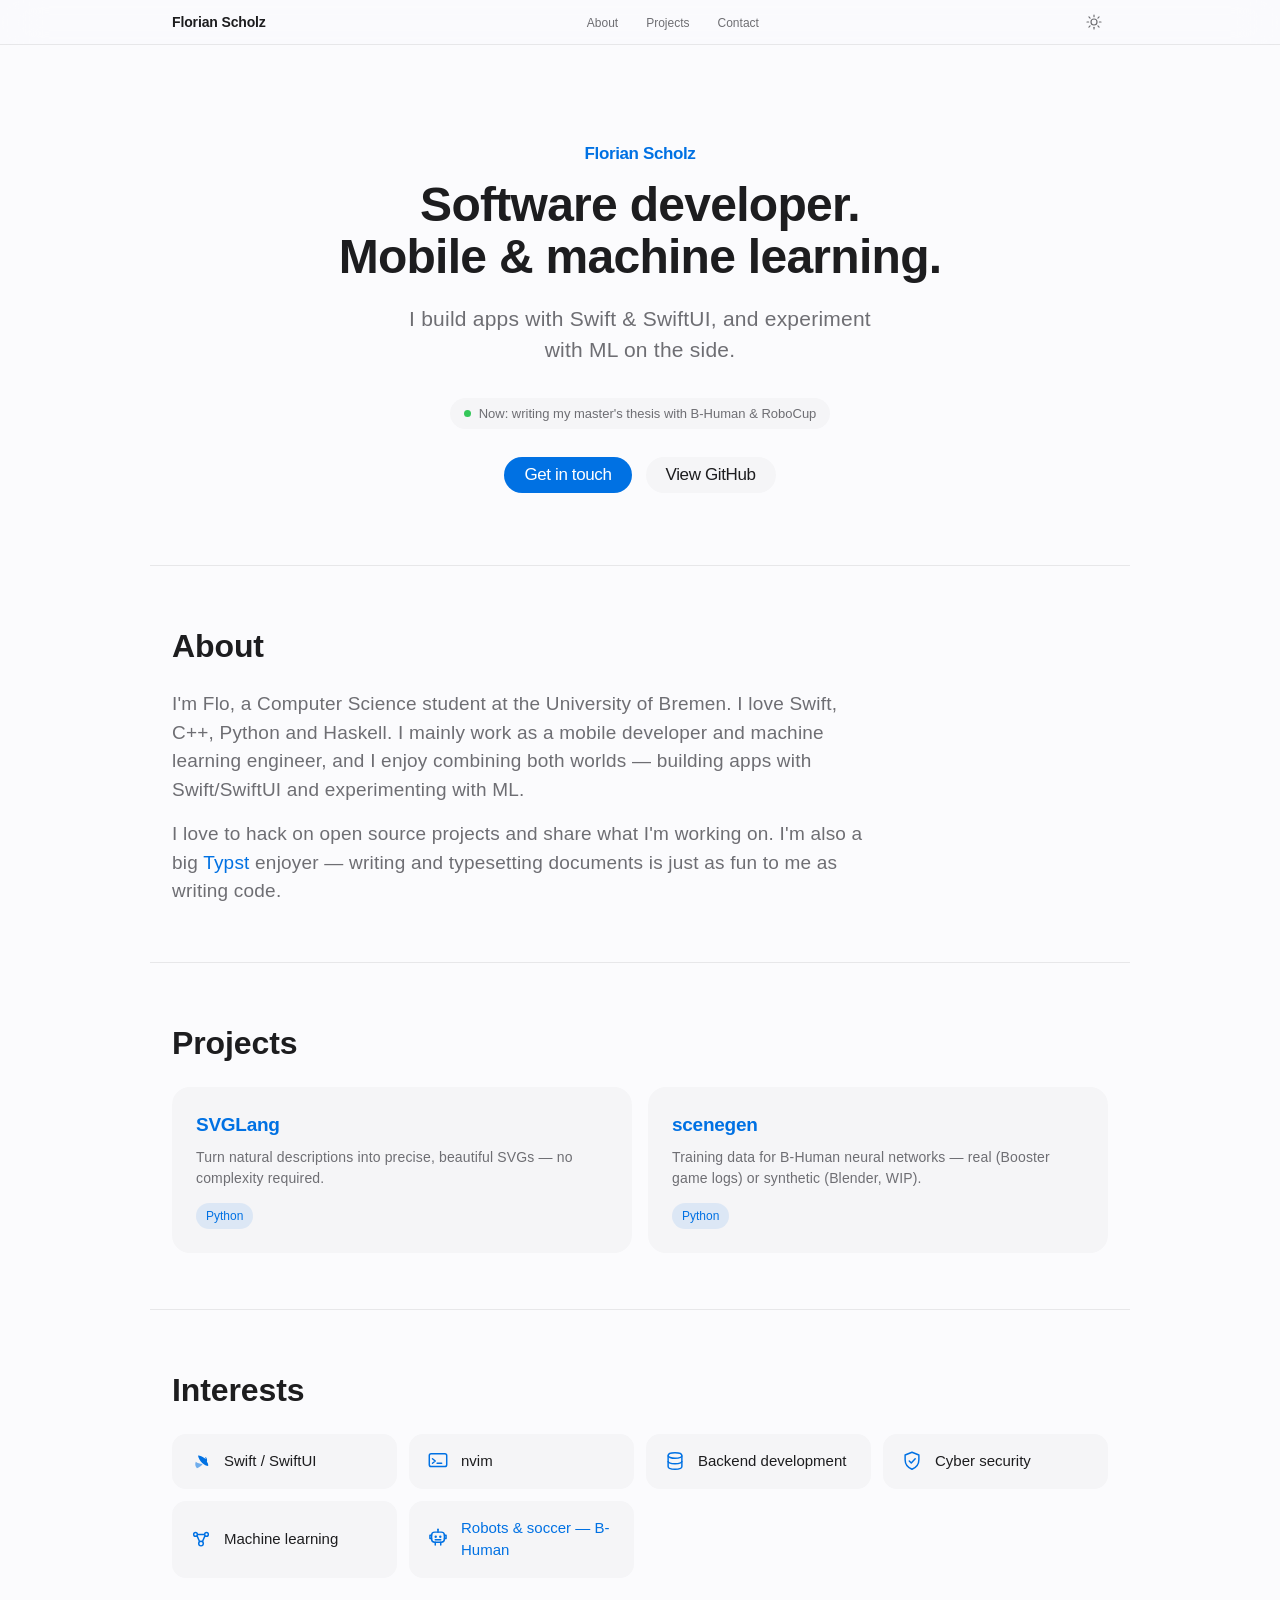
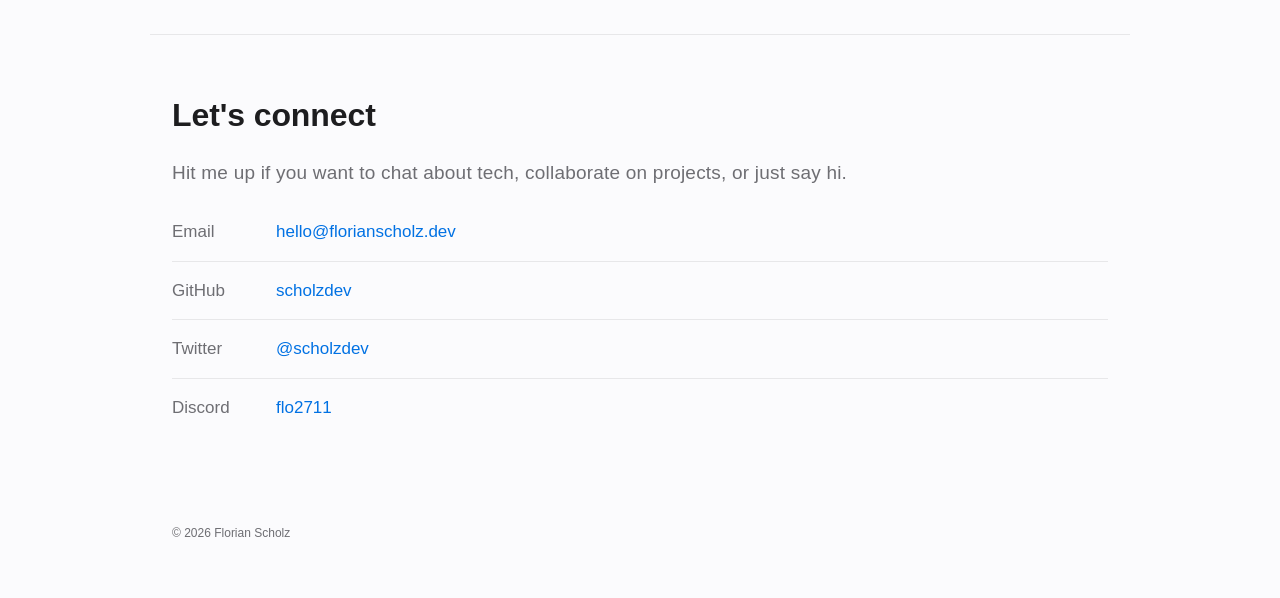
==== commit cb7cc1ec: "Remove AuroraEditor fork from projects section" ====
--- a/index.html
+++ b/index.html
@@ -78,11 +78,6 @@
                     <h3>scenegen</h3>
                     <p>Training data for B-Human neural networks &mdash; real (Booster game logs) or synthetic (Blender, WIP).</p>
                     <span class="project-tag">Python</span>
-                </a>
-                <a class="project-card" href="https://github.com/AuroraEditor/AuroraEditor" target="_blank" rel="noopener">
-                    <h3>AuroraEditor fork</h3>
-                    <p>Picking up development on this sunset native macOS code editor &mdash; SwiftUI, tree-sitter highlighting, git integration.</p>
-                    <span class="project-tag">Swift</span>
                 </a>
             </div>
         </section>
